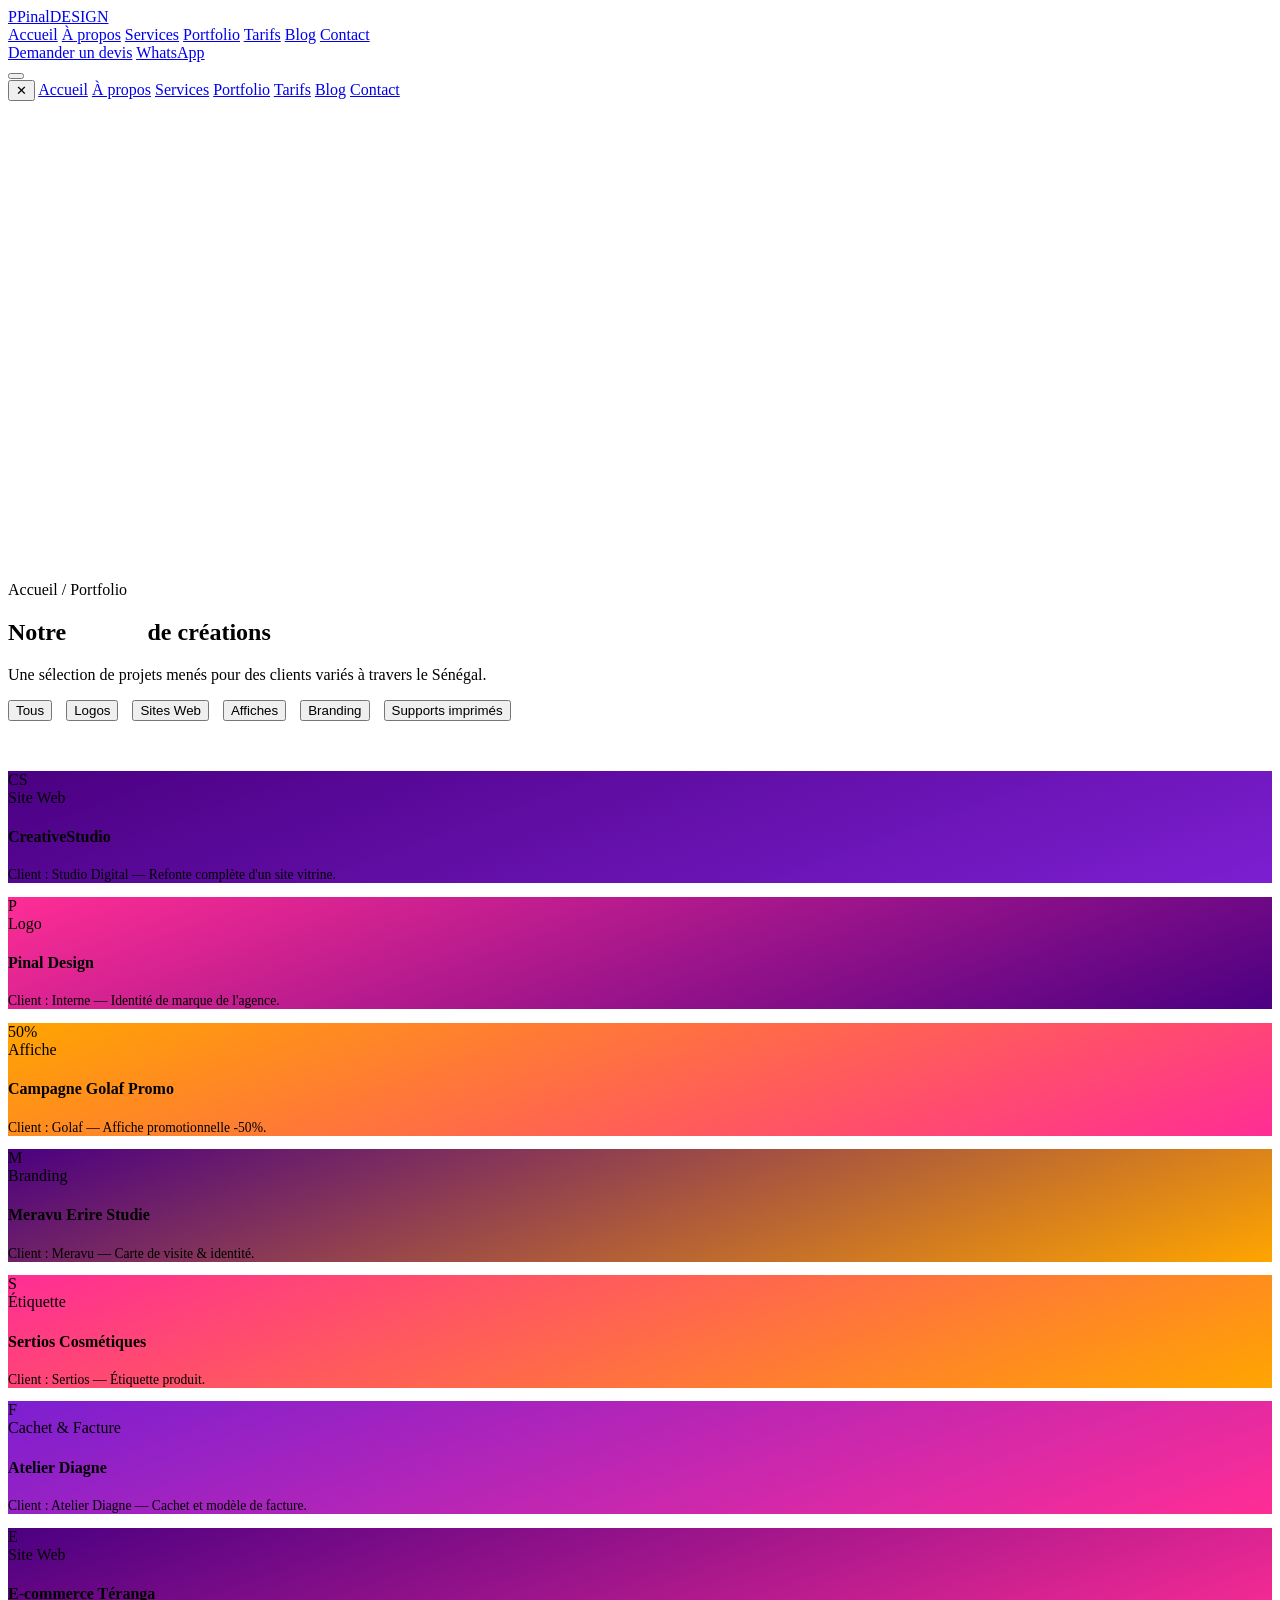
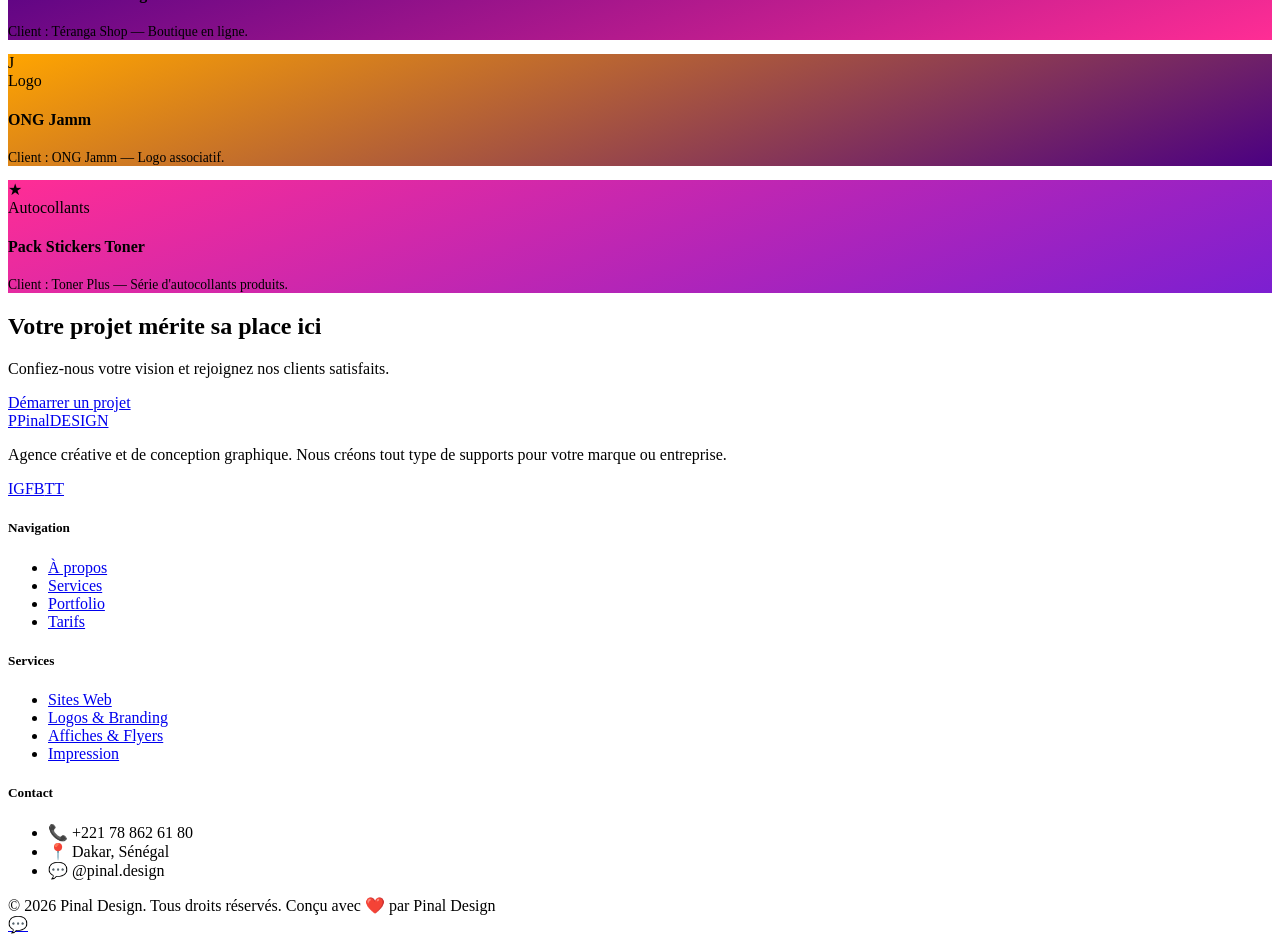
==== portfolio.html @ 00449201 "Create portfolio.html" ====
<!DOCTYPE html>
<html lang="fr">
<head>
<meta charset="UTF-8">
<meta name="viewport" content="width=device-width, initial-scale=1.0">
<title>Portfolio — Pinal Design</title>
<meta name="description" content="Découvrez les réalisations de Pinal Design : logos, sites web, affiches, branding et supports imprimés.">
<link rel="stylesheet" href="styles.css">
</head>
<body>

<header class="navbar">
  <div class="container nav-inner">
    <a href="index.html" class="brand"><span class="mark">P</span><span>Pinal<span class="sub">DESIGN</span></span></a>
    <nav class="nav-links">
      <a href="index.html">Accueil</a>
      <a href="about.html">À propos</a>
      <a href="services.html">Services</a>
      <a href="portfolio.html" class="active">Portfolio</a>
      <a href="pricing.html">Tarifs</a>
      <a href="blog.html">Blog</a>
      <a href="contact.html">Contact</a>
    </nav>
    <div class="nav-cta">
      <a href="contact.html" class="btn btn-outline">Demander un devis</a>
      <a href="https://wa.me/221788626180" class="btn btn-primary">WhatsApp</a>
    </div>
    <button class="nav-toggle" aria-label="Menu"><span></span><span></span><span></span></button>
  </div>
</header>

<div class="mobile-menu">
  <button class="close-btn">✕</button>
  <a href="index.html">Accueil</a>
  <a href="about.html">À propos</a>
  <a href="services.html">Services</a>
  <a href="portfolio.html">Portfolio</a>
  <a href="pricing.html">Tarifs</a>
  <a href="blog.html">Blog</a>
  <a href="contact.html">Contact</a>
</div>

<section class="page-header">
  <div class="blob" style="width:480px;height:480px;background:var(--orange);top:-160px;right:-140px;opacity:0.3;"></div>
  <div class="container">
    <div class="breadcrumb reveal in">Accueil <span>/</span> Portfolio</div>
    <h1 class="reveal in">Notre <span style="background:var(--grad-main);-webkit-background-clip:text;background-clip:text;color:transparent;">galerie</span> de créations</h1>
    <p class="lead reveal in" style="margin-top:14px;">Une sélection de projets menés pour des clients variés à travers le Sénégal.</p>
  </div>
</section>

<section style="padding-top:0;">
  <div class="container">
    <div class="reveal" style="display:flex; gap:14px; flex-wrap:wrap; margin-bottom:50px;">
      <button class="tag-pill active" data-filter="all">Tous</button>
      <button class="tag-pill" data-filter="logos">Logos</button>
      <button class="tag-pill" data-filter="web">Sites Web</button>
      <button class="tag-pill" data-filter="affiches">Affiches</button>
      <button class="tag-pill" data-filter="branding">Branding</button>
      <button class="tag-pill" data-filter="print">Supports imprimés</button>
    </div>

    <div class="work-grid" id="work-gallery">

      <div class="work-item reveal" data-cat="web" style="background:linear-gradient(160deg,#4B0082,#7c1fd1);">
        <div class="ph">CS</div>
        <div class="work-overlay"><span>Site Web</span><h4>CreativeStudio</h4><p style="color:var(--muted); font-size:0.85rem; margin-top:6px;">Client : Studio Digital — Refonte complète d'un site vitrine.</p></div>
      </div>

      <div class="work-item reveal" data-cat="logos" style="background:linear-gradient(160deg,#FF2D95,#4B0082);">
        <div class="ph">P</div>
        <div class="work-overlay"><span>Logo</span><h4>Pinal Design</h4><p style="color:var(--muted); font-size:0.85rem; margin-top:6px;">Client : Interne — Identité de marque de l'agence.</p></div>
      </div>

      <div class="work-item reveal" data-cat="affiches" style="background:linear-gradient(160deg,#FFA500,#FF2D95);">
        <div class="ph">50%</div>
        <div class="work-overlay"><span>Affiche</span><h4>Campagne Golaf Promo</h4><p style="color:var(--muted); font-size:0.85rem; margin-top:6px;">Client : Golaf — Affiche promotionnelle -50%.</p></div>
      </div>

      <div class="work-item reveal" data-cat="branding" style="background:linear-gradient(160deg,#4B0082,#FFA500);">
        <div class="ph">M</div>
        <div class="work-overlay"><span>Branding</span><h4>Meravu Erire Studie</h4><p style="color:var(--muted); font-size:0.85rem; margin-top:6px;">Client : Meravu — Carte de visite & identité.</p></div>
      </div>

      <div class="work-item reveal" data-cat="print" style="background:linear-gradient(160deg,#FF2D95,#FFA500);">
        <div class="ph">S</div>
        <div class="work-overlay"><span>Étiquette</span><h4>Sertios Cosmétiques</h4><p style="color:var(--muted); font-size:0.85rem; margin-top:6px;">Client : Sertios — Étiquette produit.</p></div>
      </div>

      <div class="work-item reveal" data-cat="print" style="background:linear-gradient(160deg,#7c1fd1,#FF2D95);">
        <div class="ph">F</div>
        <div class="work-overlay"><span>Cachet & Facture</span><h4>Atelier Diagne</h4><p style="color:var(--muted); font-size:0.85rem; margin-top:6px;">Client : Atelier Diagne — Cachet et modèle de facture.</p></div>
      </div>

      <div class="work-item reveal" data-cat="web" style="background:linear-gradient(160deg,#4B0082,#FF2D95);">
        <div class="ph">E</div>
        <div class="work-overlay"><span>Site Web</span><h4>E-commerce Téranga</h4><p style="color:var(--muted); font-size:0.85rem; margin-top:6px;">Client : Téranga Shop — Boutique en ligne.</p></div>
      </div>

      <div class="work-item reveal" data-cat="logos" style="background:linear-gradient(160deg,#FFA500,#4B0082);">
        <div class="ph">J</div>
        <div class="work-overlay"><span>Logo</span><h4>ONG Jamm</h4><p style="color:var(--muted); font-size:0.85rem; margin-top:6px;">Client : ONG Jamm — Logo associatif.</p></div>
      </div>

      <div class="work-item reveal" data-cat="print" style="background:linear-gradient(160deg,#FF2D95,#7c1fd1);">
        <div class="ph">★</div>
        <div class="work-overlay"><span>Autocollants</span><h4>Pack Stickers Toner</h4><p style="color:var(--muted); font-size:0.85rem; margin-top:6px;">Client : Toner Plus — Série d'autocollants produits.</p></div>
      </div>

    </div>
  </div>
</section>

<section>
  <div class="container">
    <div class="cta-band reveal">
      <h2>Votre projet mérite sa place ici</h2>
      <p>Confiez-nous votre vision et rejoignez nos clients satisfaits.</p>
      <div class="hero-actions" style="justify-content:center;">
        <a href="contact.html" class="btn btn-primary">Démarrer un projet</a>
      </div>
    </div>
  </div>
</section>

<footer>
  <div class="container">
    <div class="footer-grid">
      <div>
        <a href="index.html" class="brand"><span class="mark">P</span><span>Pinal<span class="sub">DESIGN</span></span></a>
        <p>Agence créative et de conception graphique. Nous créons tout type de supports pour votre marque ou entreprise.</p>
        <div class="social-row"><a href="#">IG</a><a href="#">FB</a><a href="#">TT</a></div>
      </div>
      <div><h5>Navigation</h5><ul><li><a href="about.html">À propos</a></li><li><a href="services.html">Services</a></li><li><a href="portfolio.html">Portfolio</a></li><li><a href="pricing.html">Tarifs</a></li></ul></div>
      <div><h5>Services</h5><ul><li><a href="services.html">Sites Web</a></li><li><a href="services.html">Logos & Branding</a></li><li><a href="services.html">Affiches & Flyers</a></li><li><a href="services.html">Impression</a></li></ul></div>
      <div><h5>Contact</h5><ul><li>📞 +221 78 862 61 80</li><li>📍 Dakar, Sénégal</li><li>💬 @pinal.design</li></ul></div>
    </div>
    <div class="footer-bottom">
      <span>© 2026 Pinal Design. Tous droits réservés.</span>
      <span>Conçu avec ❤️ par Pinal Design</span>
    </div>
  </div>
</footer>

<a href="https://wa.me/221788626180" class="wa-float" aria-label="WhatsApp">💬</a>
<script src="script.js"></script>
</body>
</html>
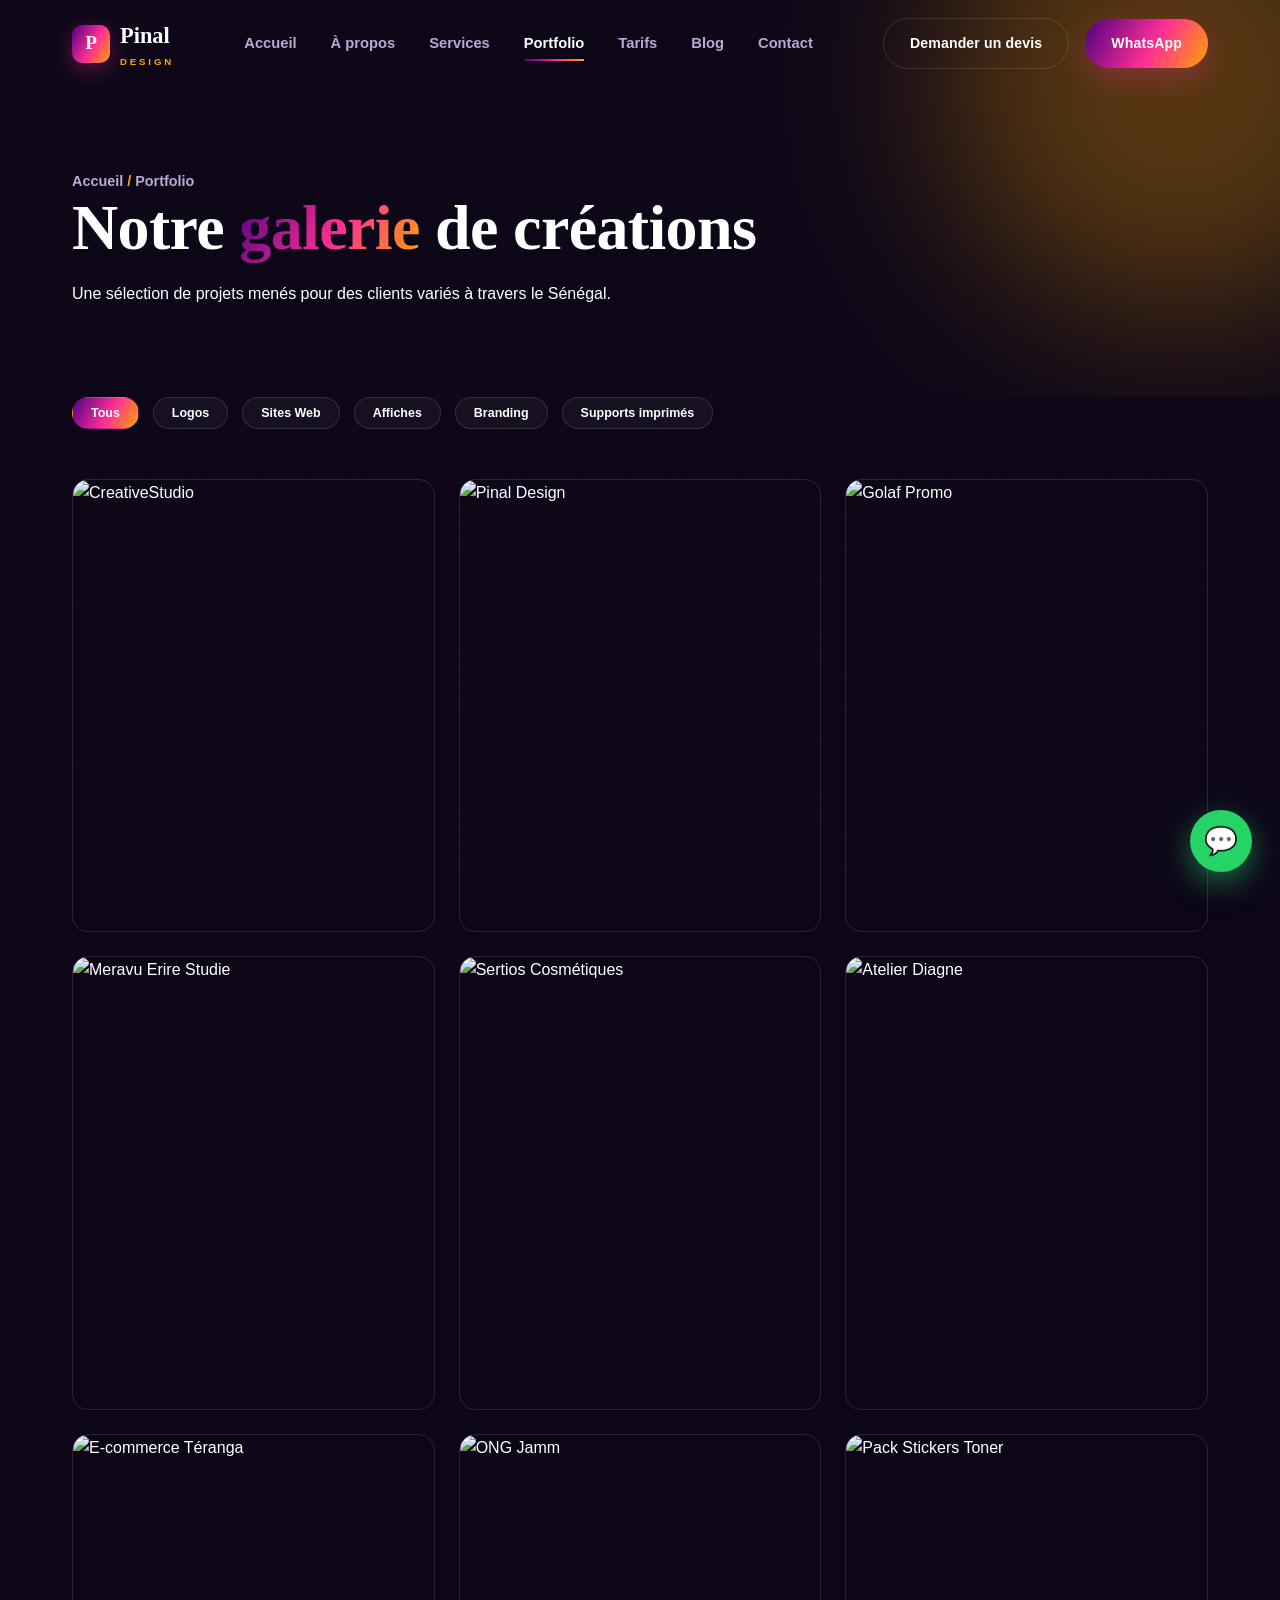
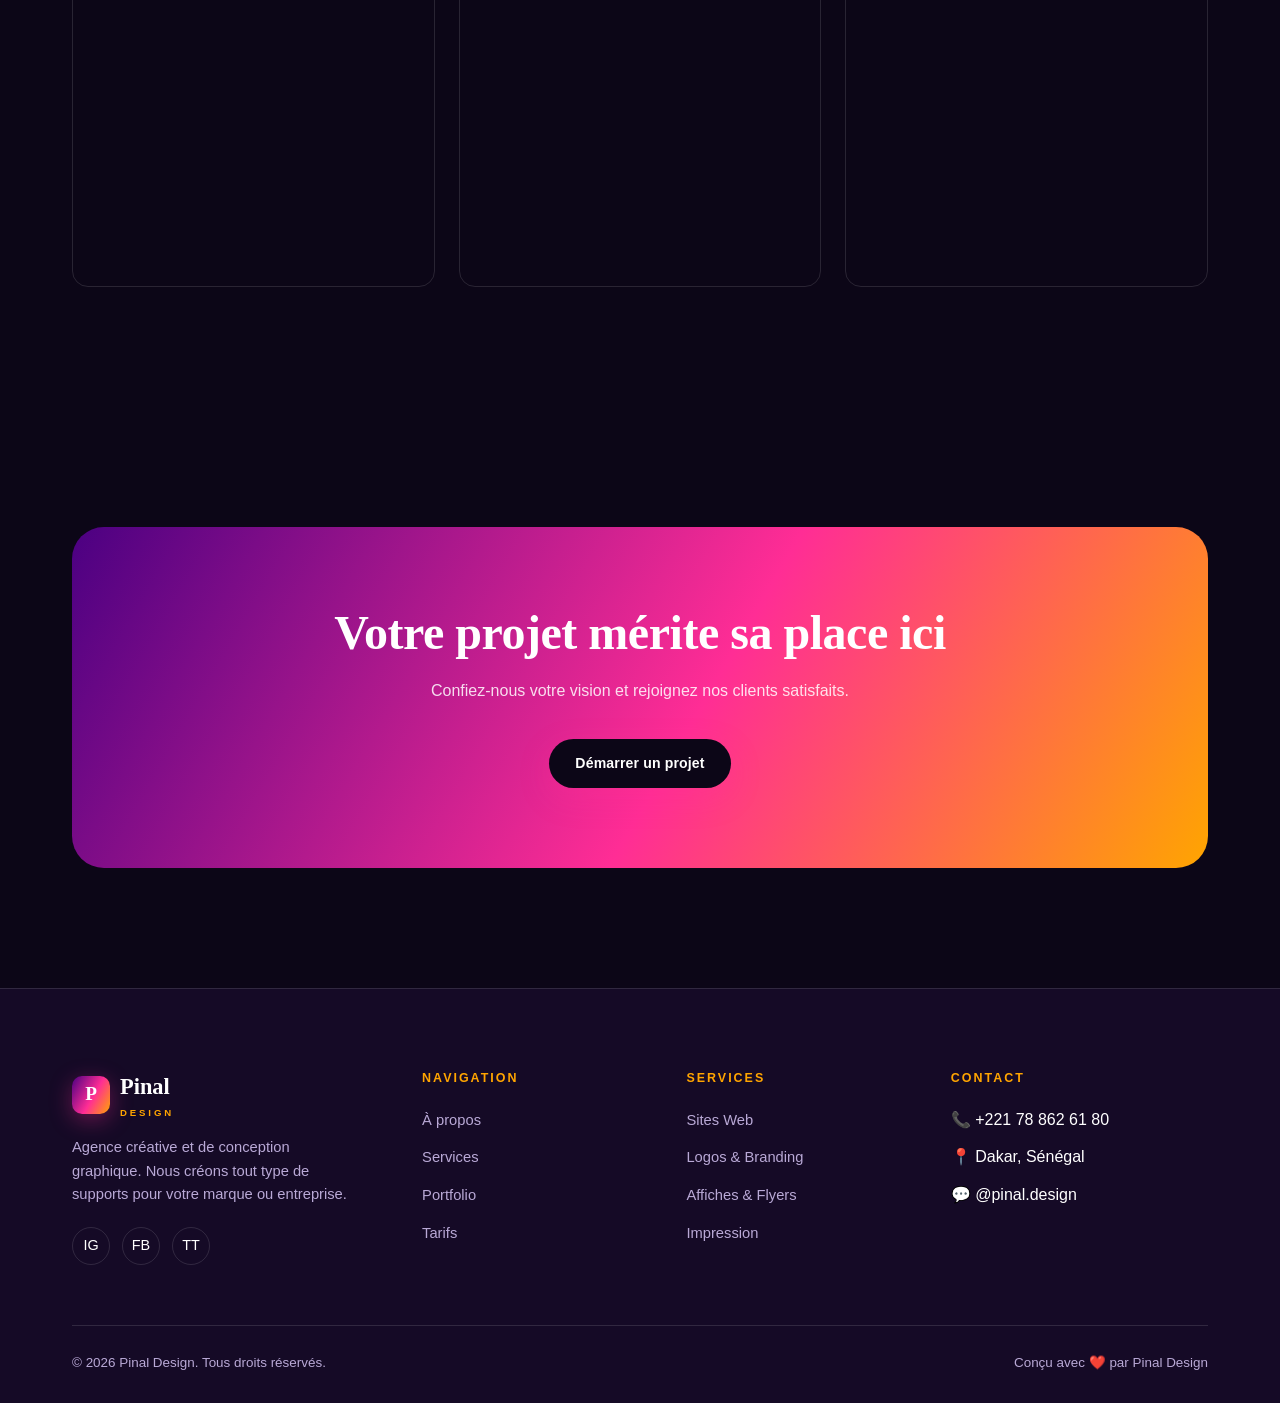
==== commit 69be481f: "Update portfolio.html" ====
--- a/portfolio.html
+++ b/portfolio.html
@@ -6,6 +6,37 @@
 <title>Portfolio — Pinal Design</title>
 <meta name="description" content="Découvrez les réalisations de Pinal Design : logos, sites web, affiches, branding et supports imprimés.">
 <link rel="stylesheet" href="styles.css">
+  <style>
+    .work-item{
+    position: relative;
+    overflow: hidden;
+    border-radius: 16px;
+}
+
+.work-image{
+    width: 100%;
+    height: 100%;
+    object-fit: cover;
+    display: block;
+}
+
+.work-overlay{
+    position: absolute;
+    inset: 0;
+    background: rgba(0,0,0,0.75);
+    color: #fff;
+    display: flex;
+    flex-direction: column;
+    justify-content: flex-end;
+    padding: 20px;
+    opacity: 0;
+    transition: 0.3s;
+}
+
+.work-item:hover .work-overlay{
+    opacity: 1;
+}
+  </style>
 </head>
 <body>
 
@@ -60,55 +91,108 @@
       <button class="tag-pill" data-filter="print">Supports imprimés</button>
     </div>
 
-    <div class="work-grid" id="work-gallery">
-
-      <div class="work-item reveal" data-cat="web" style="background:linear-gradient(160deg,#4B0082,#7c1fd1);">
-        <div class="ph">CS</div>
-        <div class="work-overlay"><span>Site Web</span><h4>CreativeStudio</h4><p style="color:var(--muted); font-size:0.85rem; margin-top:6px;">Client : Studio Digital — Refonte complète d'un site vitrine.</p></div>
-      </div>
-
-      <div class="work-item reveal" data-cat="logos" style="background:linear-gradient(160deg,#FF2D95,#4B0082);">
-        <div class="ph">P</div>
-        <div class="work-overlay"><span>Logo</span><h4>Pinal Design</h4><p style="color:var(--muted); font-size:0.85rem; margin-top:6px;">Client : Interne — Identité de marque de l'agence.</p></div>
-      </div>
-
-      <div class="work-item reveal" data-cat="affiches" style="background:linear-gradient(160deg,#FFA500,#FF2D95);">
-        <div class="ph">50%</div>
-        <div class="work-overlay"><span>Affiche</span><h4>Campagne Golaf Promo</h4><p style="color:var(--muted); font-size:0.85rem; margin-top:6px;">Client : Golaf — Affiche promotionnelle -50%.</p></div>
-      </div>
-
-      <div class="work-item reveal" data-cat="branding" style="background:linear-gradient(160deg,#4B0082,#FFA500);">
-        <div class="ph">M</div>
-        <div class="work-overlay"><span>Branding</span><h4>Meravu Erire Studie</h4><p style="color:var(--muted); font-size:0.85rem; margin-top:6px;">Client : Meravu — Carte de visite & identité.</p></div>
-      </div>
-
-      <div class="work-item reveal" data-cat="print" style="background:linear-gradient(160deg,#FF2D95,#FFA500);">
-        <div class="ph">S</div>
-        <div class="work-overlay"><span>Étiquette</span><h4>Sertios Cosmétiques</h4><p style="color:var(--muted); font-size:0.85rem; margin-top:6px;">Client : Sertios — Étiquette produit.</p></div>
-      </div>
-
-      <div class="work-item reveal" data-cat="print" style="background:linear-gradient(160deg,#7c1fd1,#FF2D95);">
-        <div class="ph">F</div>
-        <div class="work-overlay"><span>Cachet & Facture</span><h4>Atelier Diagne</h4><p style="color:var(--muted); font-size:0.85rem; margin-top:6px;">Client : Atelier Diagne — Cachet et modèle de facture.</p></div>
-      </div>
-
-      <div class="work-item reveal" data-cat="web" style="background:linear-gradient(160deg,#4B0082,#FF2D95);">
-        <div class="ph">E</div>
-        <div class="work-overlay"><span>Site Web</span><h4>E-commerce Téranga</h4><p style="color:var(--muted); font-size:0.85rem; margin-top:6px;">Client : Téranga Shop — Boutique en ligne.</p></div>
-      </div>
-
-      <div class="work-item reveal" data-cat="logos" style="background:linear-gradient(160deg,#FFA500,#4B0082);">
-        <div class="ph">J</div>
-        <div class="work-overlay"><span>Logo</span><h4>ONG Jamm</h4><p style="color:var(--muted); font-size:0.85rem; margin-top:6px;">Client : ONG Jamm — Logo associatif.</p></div>
-      </div>
-
-      <div class="work-item reveal" data-cat="print" style="background:linear-gradient(160deg,#FF2D95,#7c1fd1);">
-        <div class="ph">★</div>
-        <div class="work-overlay"><span>Autocollants</span><h4>Pack Stickers Toner</h4><p style="color:var(--muted); font-size:0.85rem; margin-top:6px;">Client : Toner Plus — Série d'autocollants produits.</p></div>
-      </div>
-
-    </div>
-  </div>
+ <div class="work-grid" id="work-gallery">
+
+  <div class="work-item reveal" data-cat="web">
+    <img src="images/creativestudio.jpg" alt="CreativeStudio" class="work-image">
+    <div class="work-overlay">
+      <span>Site Web</span>
+      <h4>CreativeStudio</h4>
+      <p style="color:var(--muted); font-size:0.85rem; margin-top:6px;">
+        Client : Studio Digital — Refonte complète d'un site vitrine.
+      </p>
+    </div>
+  </div>
+
+  <div class="work-item reveal" data-cat="logos">
+    <img src="images/pinal-design.jpg" alt="Pinal Design" class="work-image">
+    <div class="work-overlay">
+      <span>Logo</span>
+      <h4>Pinal Design</h4>
+      <p style="color:var(--muted); font-size:0.85rem; margin-top:6px;">
+        Client : Interne — Identité de marque de l'agence.
+      </p>
+    </div>
+  </div>
+
+  <div class="work-item reveal" data-cat="affiches">
+    <img src="images/golaf-promo.jpg" alt="Golaf Promo" class="work-image">
+    <div class="work-overlay">
+      <span>Affiche</span>
+      <h4>Campagne Golaf Promo</h4>
+      <p style="color:var(--muted); font-size:0.85rem; margin-top:6px;">
+        Client : Golaf — Affiche promotionnelle -50%.
+      </p>
+    </div>
+  </div>
+
+  <div class="work-item reveal" data-cat="branding">
+    <img src="images/meravu-branding.jpg" alt="Meravu Erire Studie" class="work-image">
+    <div class="work-overlay">
+      <span>Branding</span>
+      <h4>Meravu Erire Studie</h4>
+      <p style="color:var(--muted); font-size:0.85rem; margin-top:6px;">
+        Client : Meravu — Carte de visite & identité.
+      </p>
+    </div>
+  </div>
+
+  <div class="work-item reveal" data-cat="print">
+    <img src="images/sertios.jpg" alt="Sertios Cosmétiques" class="work-image">
+    <div class="work-overlay">
+      <span>Étiquette</span>
+      <h4>Sertios Cosmétiques</h4>
+      <p style="color:var(--muted); font-size:0.85rem; margin-top:6px;">
+        Client : Sertios — Étiquette produit.
+      </p>
+    </div>
+  </div>
+
+  <div class="work-item reveal" data-cat="print">
+    <img src="images/atelier-diagne.jpg" alt="Atelier Diagne" class="work-image">
+    <div class="work-overlay">
+      <span>Cachet & Facture</span>
+      <h4>Atelier Diagne</h4>
+      <p style="color:var(--muted); font-size:0.85rem; margin-top:6px;">
+        Client : Atelier Diagne — Cachet et modèle de facture.
+      </p>
+    </div>
+  </div>
+
+  <div class="work-item reveal" data-cat="web">
+    <img src="images/teranga-shop.jpg" alt="E-commerce Téranga" class="work-image">
+    <div class="work-overlay">
+      <span>Site Web</span>
+      <h4>E-commerce Téranga</h4>
+      <p style="color:var(--muted); font-size:0.85rem; margin-top:6px;">
+        Client : Téranga Shop — Boutique en ligne.
+      </p>
+    </div>
+  </div>
+
+  <div class="work-item reveal" data-cat="logos">
+    <img src="images/ong-jamm.jpg" alt="ONG Jamm" class="work-image">
+    <div class="work-overlay">
+      <span>Logo</span>
+      <h4>ONG Jamm</h4>
+      <p style="color:var(--muted); font-size:0.85rem; margin-top:6px;">
+        Client : ONG Jamm — Logo associatif.
+      </p>
+    </div>
+  </div>
+
+  <div class="work-item reveal" data-cat="print">
+    <img src="images/stickers-toner.jpg" alt="Pack Stickers Toner" class="work-image">
+    <div class="work-overlay">
+      <span>Autocollants</span>
+      <h4>Pack Stickers Toner</h4>
+      <p style="color:var(--muted); font-size:0.85rem; margin-top:6px;">
+        Client : Toner Plus — Série d'autocollants produits.
+      </p>
+    </div>
+  </div>
+
+</div>
 </section>
 
 <section>
--- a/styles.css
+++ b/styles.css
@@ -0,0 +1,580 @@
+/* ============================================
+   PINAL DESIGN — Shared Stylesheet
+   Maximalist creative-agency, dark luxury theme
+   ============================================ */
+
+@import url('https://fonts.googleapis.com/css2?family=Fraunces:ital,opsz,wght@0,9..144,300;0,9..144,500;0,9..144,600;0,9..144,700;0,9..144,900;1,9..144,500&family=Manrope:wght@400;500;600;700;800&display=swap');
+
+:root{
+  --violet: #4B0082;
+  --violet-deep: #2c0050;
+  --violet-bright: #7c1fd1;
+  --pink: #FF2D95;
+  --orange: #FFA500;
+  --white: #FFFFFF;
+  --ink: #0c0617;
+  --ink-soft: #150a26;
+  --paper: #f8f3ee;
+  --muted: #b9a9d6;
+  --line: rgba(255,255,255,0.12);
+
+  --grad-main: linear-gradient(120deg, var(--violet) 0%, var(--pink) 55%, var(--orange) 100%);
+  --grad-soft: linear-gradient(135deg, rgba(75,0,130,0.5), rgba(255,45,149,0.35));
+
+  --font-display: 'Fraunces', serif;
+  --font-body: 'Manrope', sans-serif;
+
+  --container: 1200px;
+  --radius: 18px;
+}
+
+*,*::before,*::after{ box-sizing:border-box; margin:0; padding:0; }
+
+html{ scroll-behavior:smooth; }
+
+body{
+  background: var(--ink);
+  color: var(--white);
+  font-family: var(--font-body);
+  font-weight:400;
+  line-height:1.6;
+  overflow-x:hidden;
+  position:relative;
+}
+
+/* grain texture overlay */
+body::before{
+  content:"";
+  position:fixed;
+  inset:0;
+  pointer-events:none;
+  z-index:2;
+  opacity:0.045;
+  background-image:url("data:image/svg+xml,%3Csvg xmlns='http://www.w3.org/2000/svg' width='160' height='160'%3E%3Cfilter id='n'%3E%3CfeTurbulence type='fractalNoise' baseFrequency='0.9' numOctaves='2' stitchTiles='stitch'/%3E%3C/filter%3E%3Crect width='100%25' height='100%25' filter='url(%23n)'/%3E%3C/svg%3E");
+  mix-blend-mode:overlay;
+}
+
+img{ max-width:100%; display:block; }
+a{ color:inherit; text-decoration:none; }
+ul{ list-style:none; }
+button{ font-family:inherit; cursor:pointer; border:none; background:none; color:inherit; }
+
+.container{
+  max-width: var(--container);
+  margin:0 auto;
+  padding: 0 32px;
+}
+
+h1,h2,h3,h4{
+  font-family: var(--font-display);
+  font-weight:600;
+  letter-spacing:-0.01em;
+  line-height:1.1;
+}
+
+.eyebrow{
+  display:inline-flex;
+  align-items:center;
+  gap:10px;
+  font-size:0.78rem;
+  letter-spacing:0.22em;
+  text-transform:uppercase;
+  color: var(--orange);
+  font-weight:700;
+  margin-bottom:18px;
+}
+.eyebrow::before{
+  content:"";
+  width:28px; height:1.5px;
+  background: var(--orange);
+}
+
+/* ============ BACKDROP BLOBS ============ */
+.blob{
+  position:absolute;
+  border-radius:50%;
+  filter: blur(90px);
+  opacity:0.55;
+  pointer-events:none;
+  z-index:0;
+}
+
+/* ============ NAVBAR ============ */
+.navbar{
+  position:fixed;
+  top:0; left:0; right:0;
+  z-index:100;
+  padding:18px 0;
+  transition: all .35s ease;
+  background: rgba(12,6,23,0.0);
+  border-bottom: 1px solid transparent;
+}
+.navbar.scrolled{
+  background: rgba(12,6,23,0.82);
+  backdrop-filter: blur(16px) saturate(140%);
+  border-bottom: 1px solid var(--line);
+  padding:12px 0;
+}
+.nav-inner{
+  display:flex;
+  align-items:center;
+  justify-content:space-between;
+  gap:24px;
+}
+.brand{
+  display:flex;
+  align-items:center;
+  gap:10px;
+  font-family: var(--font-display);
+  font-weight:700;
+  font-size:1.4rem;
+}
+.brand .mark{
+  width:38px; height:38px;
+  border-radius:10px;
+  background: var(--grad-main);
+  display:flex; align-items:center; justify-content:center;
+  font-family: var(--font-display);
+  font-weight:900;
+  font-size:1.2rem;
+  box-shadow: 0 6px 22px rgba(255,45,149,0.35);
+}
+.brand .sub{
+  font-family: var(--font-body);
+  font-size:0.6rem;
+  letter-spacing:0.3em;
+  color: var(--orange);
+  display:block;
+  font-weight:700;
+}
+
+.nav-links{
+  display:flex;
+  align-items:center;
+  gap:34px;
+  font-size:0.92rem;
+  font-weight:600;
+}
+.nav-links a{
+  position:relative;
+  padding:6px 0;
+  color: var(--muted);
+  transition: color .25s ease;
+}
+.nav-links a:hover, .nav-links a.active{ color: var(--white); }
+.nav-links a::after{
+  content:"";
+  position:absolute; left:0; bottom:0;
+  width:0; height:2px;
+  background: var(--grad-main);
+  transition: width .3s ease;
+}
+.nav-links a:hover::after, .nav-links a.active::after{ width:100%; }
+
+.nav-cta{
+  display:flex; align-items:center; gap:16px;
+}
+.btn{
+  display:inline-flex;
+  align-items:center;
+  justify-content:center;
+  gap:8px;
+  padding:13px 26px;
+  border-radius:50px;
+  font-weight:700;
+  font-size:0.88rem;
+  letter-spacing:0.01em;
+  transition: transform .25s ease, box-shadow .25s ease, background .25s ease;
+  white-space:nowrap;
+}
+.btn-primary{
+  background: var(--grad-main);
+  color: var(--white);
+  box-shadow: 0 10px 30px rgba(255,45,149,0.28);
+}
+.btn-primary:hover{ transform: translateY(-3px); box-shadow: 0 16px 36px rgba(255,45,149,0.42); }
+.btn-outline{
+  border:1.5px solid var(--line);
+  color: var(--white);
+}
+.btn-outline:hover{ border-color: var(--orange); background: rgba(255,165,0,0.08); }
+.btn-block{ width:100%; }
+
+.nav-toggle{
+  display:none;
+  flex-direction:column;
+  gap:5px;
+  width:30px;
+}
+.nav-toggle span{
+  height:2px; width:100%;
+  background: var(--white);
+  border-radius:2px;
+  transition: all .3s ease;
+}
+
+/* ============ MOBILE NAV ============ */
+.mobile-menu{
+  position:fixed;
+  inset:0;
+  background: var(--ink-soft);
+  z-index:99;
+  display:flex;
+  flex-direction:column;
+  align-items:center;
+  justify-content:center;
+  gap:30px;
+  transform: translateY(-100%);
+  transition: transform .4s cubic-bezier(.7,0,.3,1);
+}
+.mobile-menu.open{ transform: translateY(0); }
+.mobile-menu a{
+  font-family: var(--font-display);
+  font-size:2rem;
+  font-weight:600;
+}
+.mobile-menu .close-btn{
+  position:absolute; top:24px; right:32px;
+  font-size:2rem;
+}
+
+/* ============ HERO ============ */
+.hero{
+  position:relative;
+  min-height:100vh;
+  display:flex;
+  align-items:center;
+  padding: 160px 0 100px;
+  overflow:hidden;
+}
+.hero-grid{
+  display:grid;
+  grid-template-columns: 1.1fr 0.9fr;
+  gap:60px;
+  align-items:center;
+  position:relative;
+  z-index:1;
+}
+.hero h1{
+  font-size: clamp(2.8rem, 5.4vw, 5rem);
+  margin-bottom:26px;
+}
+.hero h1 .grad-text{
+  background: var(--grad-main);
+  -webkit-background-clip:text;
+  background-clip:text;
+  color:transparent;
+}
+.hero p.lead{
+  font-size:1.18rem;
+  color: var(--muted);
+  max-width:520px;
+  margin-bottom:38px;
+}
+.hero-actions{ display:flex; gap:18px; flex-wrap:wrap; }
+
+.hero-visual{
+  position:relative;
+  display:flex;
+  align-items:center;
+  justify-content:center;
+}
+.hero-card{
+  position:relative;
+  width:100%;
+  aspect-ratio: 4/5;
+  border-radius:28px;
+  background: var(--grad-soft);
+  border:1px solid var(--line);
+  overflow:hidden;
+  box-shadow: 0 40px 90px rgba(0,0,0,0.5);
+}
+.hero-card .shape{
+  position:absolute;
+  border-radius:50%;
+}
+.float-chip{
+  position:absolute;
+  background: rgba(12,6,23,0.75);
+  backdrop-filter: blur(10px);
+  border:1px solid var(--line);
+  border-radius:14px;
+  padding:14px 18px;
+  font-size:0.85rem;
+  font-weight:700;
+  display:flex;
+  align-items:center;
+  gap:10px;
+  animation: floaty 5s ease-in-out infinite;
+}
+@keyframes floaty{
+  0%,100%{ transform:translateY(0); }
+  50%{ transform:translateY(-14px); }
+}
+
+.stats-bar{
+  display:grid;
+  grid-template-columns:repeat(4,1fr);
+  gap:24px;
+  margin-top:80px;
+  padding-top:50px;
+  border-top:1px solid var(--line);
+  position:relative; z-index:1;
+}
+.stat h3{
+  font-size:2.6rem;
+  background: var(--grad-main);
+  -webkit-background-clip:text; background-clip:text; color:transparent;
+  margin-bottom:6px;
+}
+.stat p{ color:var(--muted); font-size:0.88rem; font-weight:600; }
+
+/* ============ SECTION GENERIC ============ */
+section{ position:relative; padding:120px 0; }
+.section-head{
+  max-width:680px;
+  margin-bottom:64px;
+}
+.section-head.center{ margin-left:auto; margin-right:auto; text-align:center; }
+.section-head h2{ font-size: clamp(2rem,3.6vw,3rem); margin-bottom:18px; }
+.section-head p{ color:var(--muted); font-size:1.06rem; }
+
+/* ============ CARDS ============ */
+.card{
+  background: linear-gradient(180deg, rgba(255,255,255,0.045), rgba(255,255,255,0.015));
+  border:1px solid var(--line);
+  border-radius: var(--radius);
+  padding:34px;
+  transition: transform .35s ease, border-color .35s ease, background .35s ease;
+  position:relative;
+  overflow:hidden;
+}
+.card:hover{
+  transform: translateY(-8px);
+  border-color: rgba(255,165,0,0.4);
+}
+.card-icon{
+  width:54px; height:54px;
+  border-radius:14px;
+  display:flex; align-items:center; justify-content:center;
+  font-size:1.5rem;
+  margin-bottom:22px;
+  background: var(--grad-main);
+}
+.card h3{ font-size:1.3rem; margin-bottom:12px; }
+.card p{ color:var(--muted); font-size:0.95rem; }
+
+.services-grid{
+  display:grid;
+  grid-template-columns:repeat(3,1fr);
+  gap:26px;
+}
+
+/* ============ PORTFOLIO PREVIEW ============ */
+.work-grid{
+  display:grid;
+  grid-template-columns:repeat(3,1fr);
+  gap:24px;
+}
+.work-item{
+  position:relative;
+  border-radius:var(--radius);
+  overflow:hidden;
+  aspect-ratio:4/5;
+  border:1px solid var(--line);
+}
+.work-item .ph{
+  position:absolute; inset:0;
+  display:flex; align-items:center; justify-content:center;
+  font-family:var(--font-display);
+  font-size:3rem; font-weight:700;
+  color:rgba(255,255,255,0.18);
+}
+.work-overlay{
+  position:absolute; inset:0;
+  background: linear-gradient(0deg, rgba(12,6,23,0.94) 0%, rgba(12,6,23,0.1) 60%);
+  display:flex; flex-direction:column; justify-content:flex-end;
+  padding:26px;
+  opacity:1;
+  transform:translateY(0);
+  transition: transform .4s ease;
+}
+.work-item:hover .work-overlay{ transform:translateY(0); }
+.work-overlay span{
+  font-size:0.72rem; letter-spacing:0.18em; text-transform:uppercase;
+  color: var(--orange); font-weight:700; margin-bottom:8px;
+}
+.work-overlay h4{ font-family:var(--font-display); font-size:1.25rem; }
+
+/* ============ TESTIMONIALS ============ */
+.testi-grid{
+  display:grid;
+  grid-template-columns:repeat(3,1fr);
+  gap:26px;
+}
+.testi-card{
+  background: rgba(255,255,255,0.04);
+  border:1px solid var(--line);
+  border-radius:var(--radius);
+  padding:32px;
+}
+.testi-stars{ color:var(--orange); margin-bottom:16px; letter-spacing:3px; }
+.testi-card p{ color:var(--muted); font-style:italic; margin-bottom:22px; font-family:var(--font-display); font-size:1.05rem; line-height:1.55;}
+.testi-person{ display:flex; align-items:center; gap:12px; }
+.testi-avatar{
+  width:44px; height:44px; border-radius:50%;
+  background: var(--grad-main);
+  display:flex; align-items:center; justify-content:center;
+  font-weight:700;
+}
+.testi-person h5{ font-size:0.92rem; }
+.testi-person span{ font-size:0.78rem; color:var(--muted); }
+
+/* ============ CTA BAND ============ */
+.cta-band{
+  border-radius:32px;
+  background: var(--grad-main);
+  padding:80px 60px;
+  text-align:center;
+  position:relative;
+  overflow:hidden;
+}
+.cta-band h2{ font-size:clamp(2rem,4vw,3rem); margin-bottom:18px; color:var(--white); }
+.cta-band p{ color:rgba(255,255,255,0.85); margin-bottom:36px; max-width:560px; margin-inline:auto; }
+.cta-band .btn-primary{ background: var(--ink); }
+.cta-band .btn-outline{ border-color: rgba(255,255,255,0.5); }
+
+/* ============ FOOTER ============ */
+footer{
+  background: var(--ink-soft);
+  border-top:1px solid var(--line);
+  padding:80px 0 30px;
+  position:relative;
+  z-index:1;
+}
+.footer-grid{
+  display:grid;
+  grid-template-columns: 1.4fr 1fr 1fr 1.2fr;
+  gap:50px;
+  margin-bottom:60px;
+}
+.footer-grid p{ color:var(--muted); font-size:0.92rem; margin-top:16px; max-width:280px; }
+.footer-grid h5{
+  font-size:0.78rem; letter-spacing:0.16em; text-transform:uppercase;
+  color: var(--orange); margin-bottom:18px; font-weight:700;
+}
+.footer-grid ul li{ margin-bottom:12px; }
+.footer-grid ul a{ color:var(--muted); font-size:0.92rem; transition:color .2s; }
+.footer-grid ul a:hover{ color:var(--white); }
+.social-row{ display:flex; gap:12px; margin-top:20px; }
+.social-row a{
+  width:38px; height:38px; border-radius:50%;
+  border:1px solid var(--line);
+  display:flex; align-items:center; justify-content:center;
+  font-size:0.9rem;
+  transition: all .25s;
+}
+.social-row a:hover{ background: var(--grad-main); border-color:transparent; }
+.footer-bottom{
+  border-top:1px solid var(--line);
+  padding-top:26px;
+  display:flex;
+  justify-content:space-between;
+  align-items:center;
+  font-size:0.84rem;
+  color:var(--muted);
+  flex-wrap:wrap;
+  gap:12px;
+}
+
+/* ============ WHATSAPP FLOAT ============ */
+.wa-float{
+  position:fixed;
+  bottom:28px; right:28px;
+  z-index:200;
+  width:62px; height:62px;
+  border-radius:50%;
+  background:#25D366;
+  display:flex; align-items:center; justify-content:center;
+  font-size:1.7rem;
+  box-shadow:0 10px 30px rgba(37,211,102,0.5);
+  animation: pulse-wa 2.4s ease-in-out infinite;
+}
+@keyframes pulse-wa{
+  0%,100%{ box-shadow:0 10px 30px rgba(37,211,102,0.5); }
+  50%{ box-shadow:0 10px 30px rgba(37,211,102,0.85), 0 0 0 10px rgba(37,211,102,0.08); }
+}
+
+/* ============ PAGE HEADER (inner pages) ============ */
+.page-header{
+  position:relative;
+  padding:170px 0 90px;
+  overflow:hidden;
+}
+.page-header h1{ font-size:clamp(2.4rem,5vw,4rem); margin-bottom:18px; }
+.breadcrumb{ color:var(--muted); font-size:0.9rem; font-weight:600; }
+.breadcrumb span{ color:var(--orange); }
+
+/* ============ REVEAL ANIM ============ */
+.reveal{ opacity:0; transform: translateY(34px); transition: opacity .8s ease, transform .8s ease; }
+.reveal.in{ opacity:1; transform:translateY(0); }
+
+/* ============ FORM ============ */
+.form-grid{
+  display:grid;
+  grid-template-columns:1fr 1fr;
+  gap:20px;
+}
+.field{ display:flex; flex-direction:column; gap:8px; }
+.field.full{ grid-column: 1/-1; }
+.field label{ font-size:0.84rem; font-weight:700; color:var(--muted); }
+.field input, .field select, .field textarea{
+  background: rgba(255,255,255,0.04);
+  border:1px solid var(--line);
+  border-radius:12px;
+  padding:14px 16px;
+  color:var(--white);
+  font-family:inherit;
+  font-size:0.95rem;
+  transition: border-color .25s;
+}
+.field input:focus, .field select:focus, .field textarea:focus{
+  outline:none; border-color: var(--orange);
+}
+.field textarea{ resize:vertical; min-height:120px; }
+
+/* ============ MISC UTILS ============ */
+.grad-divider{ height:2px; background:var(--grad-main); border:none; border-radius:2px; }
+.tag-pill{
+  display:inline-block;
+  padding:8px 18px;
+  border-radius:50px;
+  font-size:0.78rem;
+  font-weight:700;
+  border:1px solid var(--line);
+  background: rgba(255,255,255,0.04);
+  transition: all .25s;
+}
+.tag-pill.active, .tag-pill:hover{
+  background: var(--grad-main);
+  border-color:transparent;
+}
+
+/* ============ RESPONSIVE ============ */
+@media (max-width: 980px){
+  .nav-links, .nav-cta .btn-outline{ display:none; }
+  .nav-toggle{ display:flex; }
+  .hero-grid{ grid-template-columns:1fr; }
+  .hero-visual{ order:-1; max-width:340px; margin:0 auto; }
+  .stats-bar{ grid-template-columns:repeat(2,1fr); }
+  .services-grid, .work-grid, .testi-grid{ grid-template-columns:repeat(2,1fr); }
+  .footer-grid{ grid-template-columns:1fr 1fr; }
+  .form-grid{ grid-template-columns:1fr; }
+}
+@media (max-width: 620px){
+  .container{ padding:0 20px; }
+  .services-grid, .work-grid, .testi-grid{ grid-template-columns:1fr; }
+  .footer-grid{ grid-template-columns:1fr; }
+  .stats-bar{ grid-template-columns:repeat(2,1fr); gap:30px 16px; }
+  .cta-band{ padding:50px 26px; }
+}
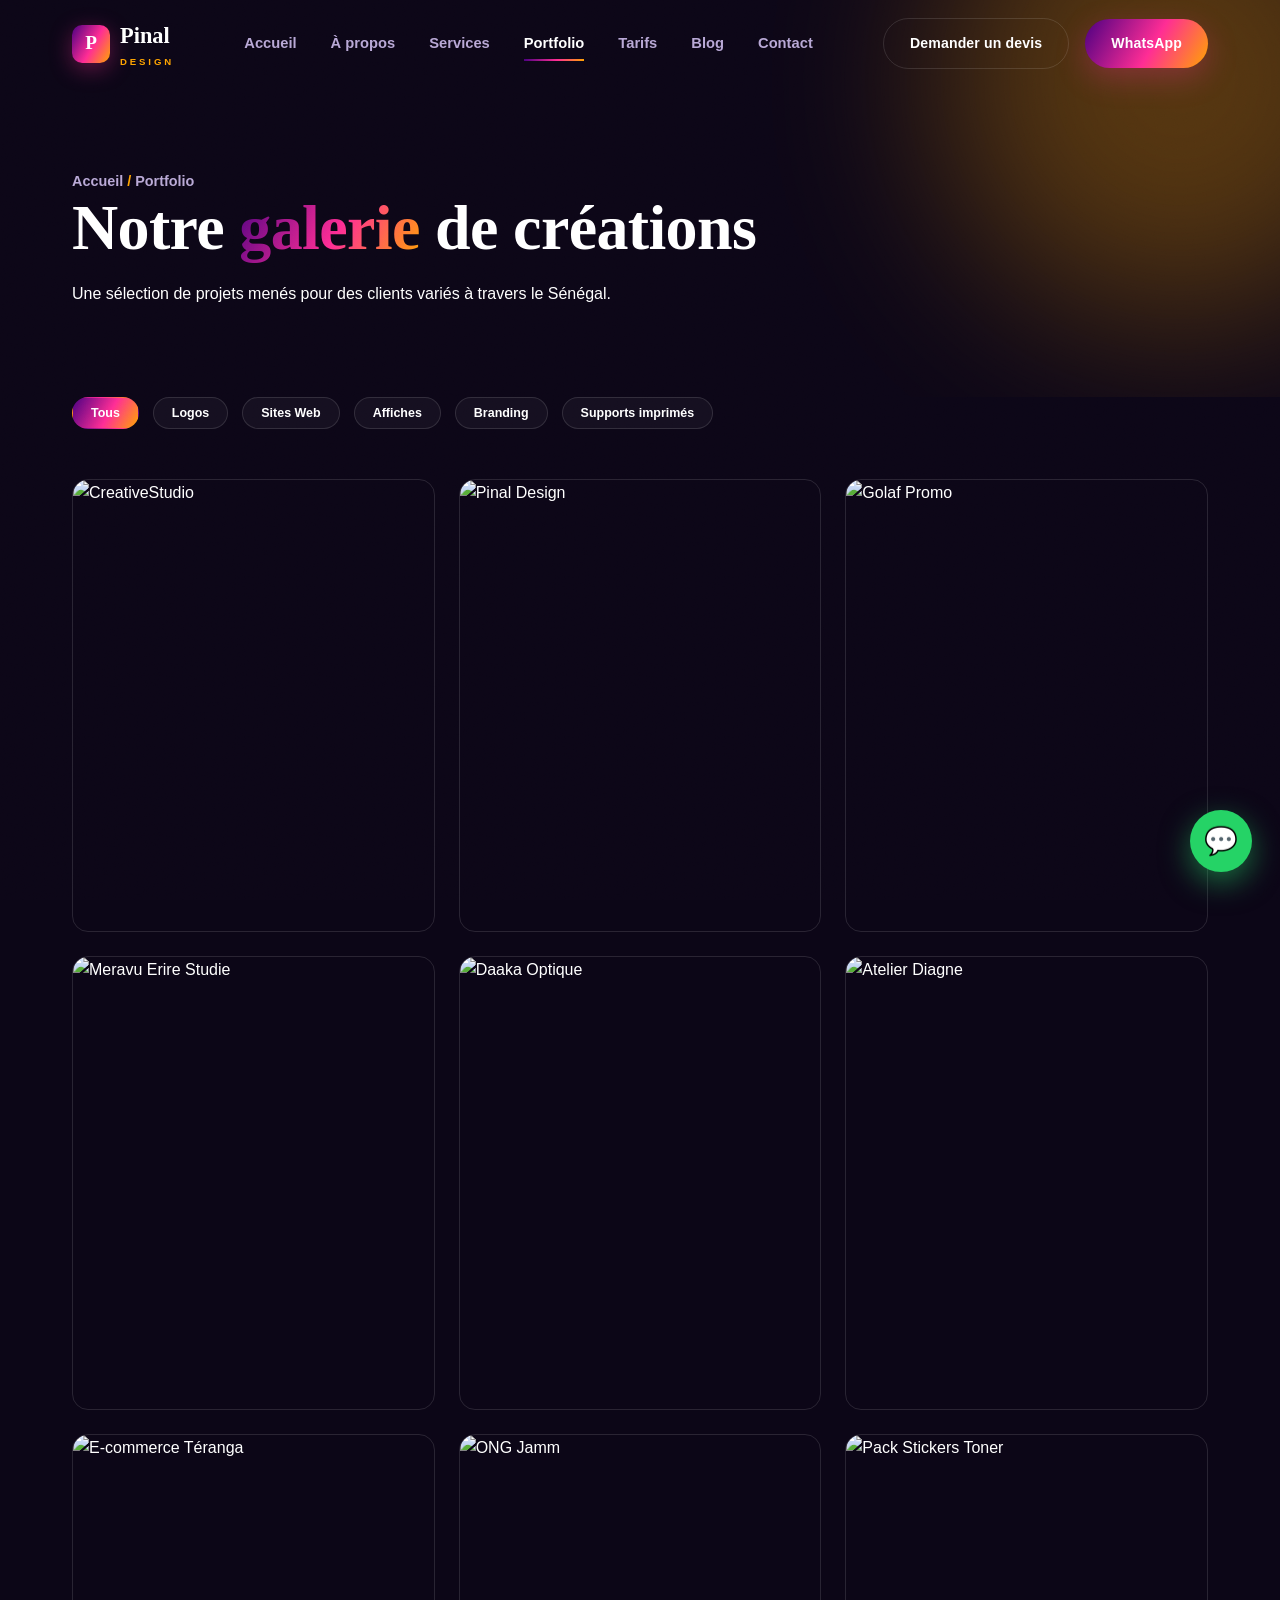
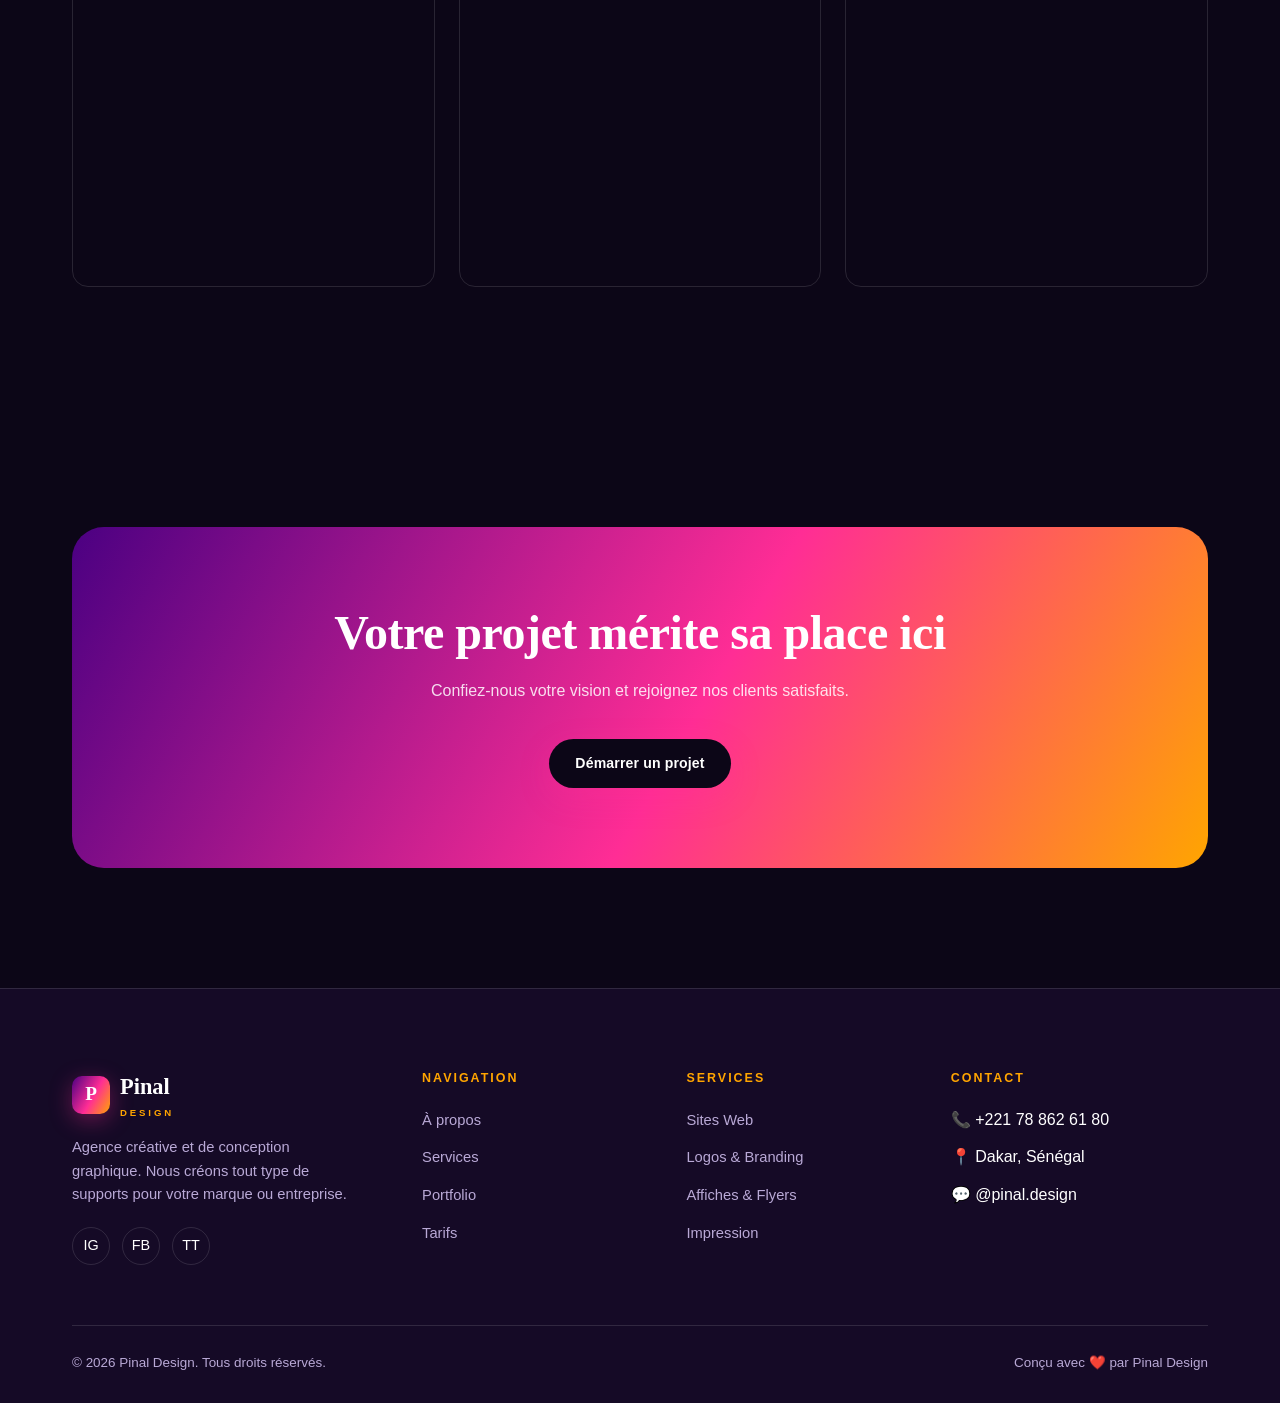
==== commit 117d4b83: "Update portfolio.html" ====
--- a/portfolio.html
+++ b/portfolio.html
@@ -138,10 +138,10 @@
   </div>
 
   <div class="work-item reveal" data-cat="print">
-    <img src="images/sertios.jpg" alt="Sertios Cosmétiques" class="work-image">
+    <img src="images/da.jpg" alt="Daaka Optique" class="work-image">
     <div class="work-overlay">
       <span>Étiquette</span>
-      <h4>Sertios Cosmétiques</h4>
+      <h4>Daaka Optique</h4>
       <p style="color:var(--muted); font-size:0.85rem; margin-top:6px;">
         Client : Sertios — Étiquette produit.
       </p>
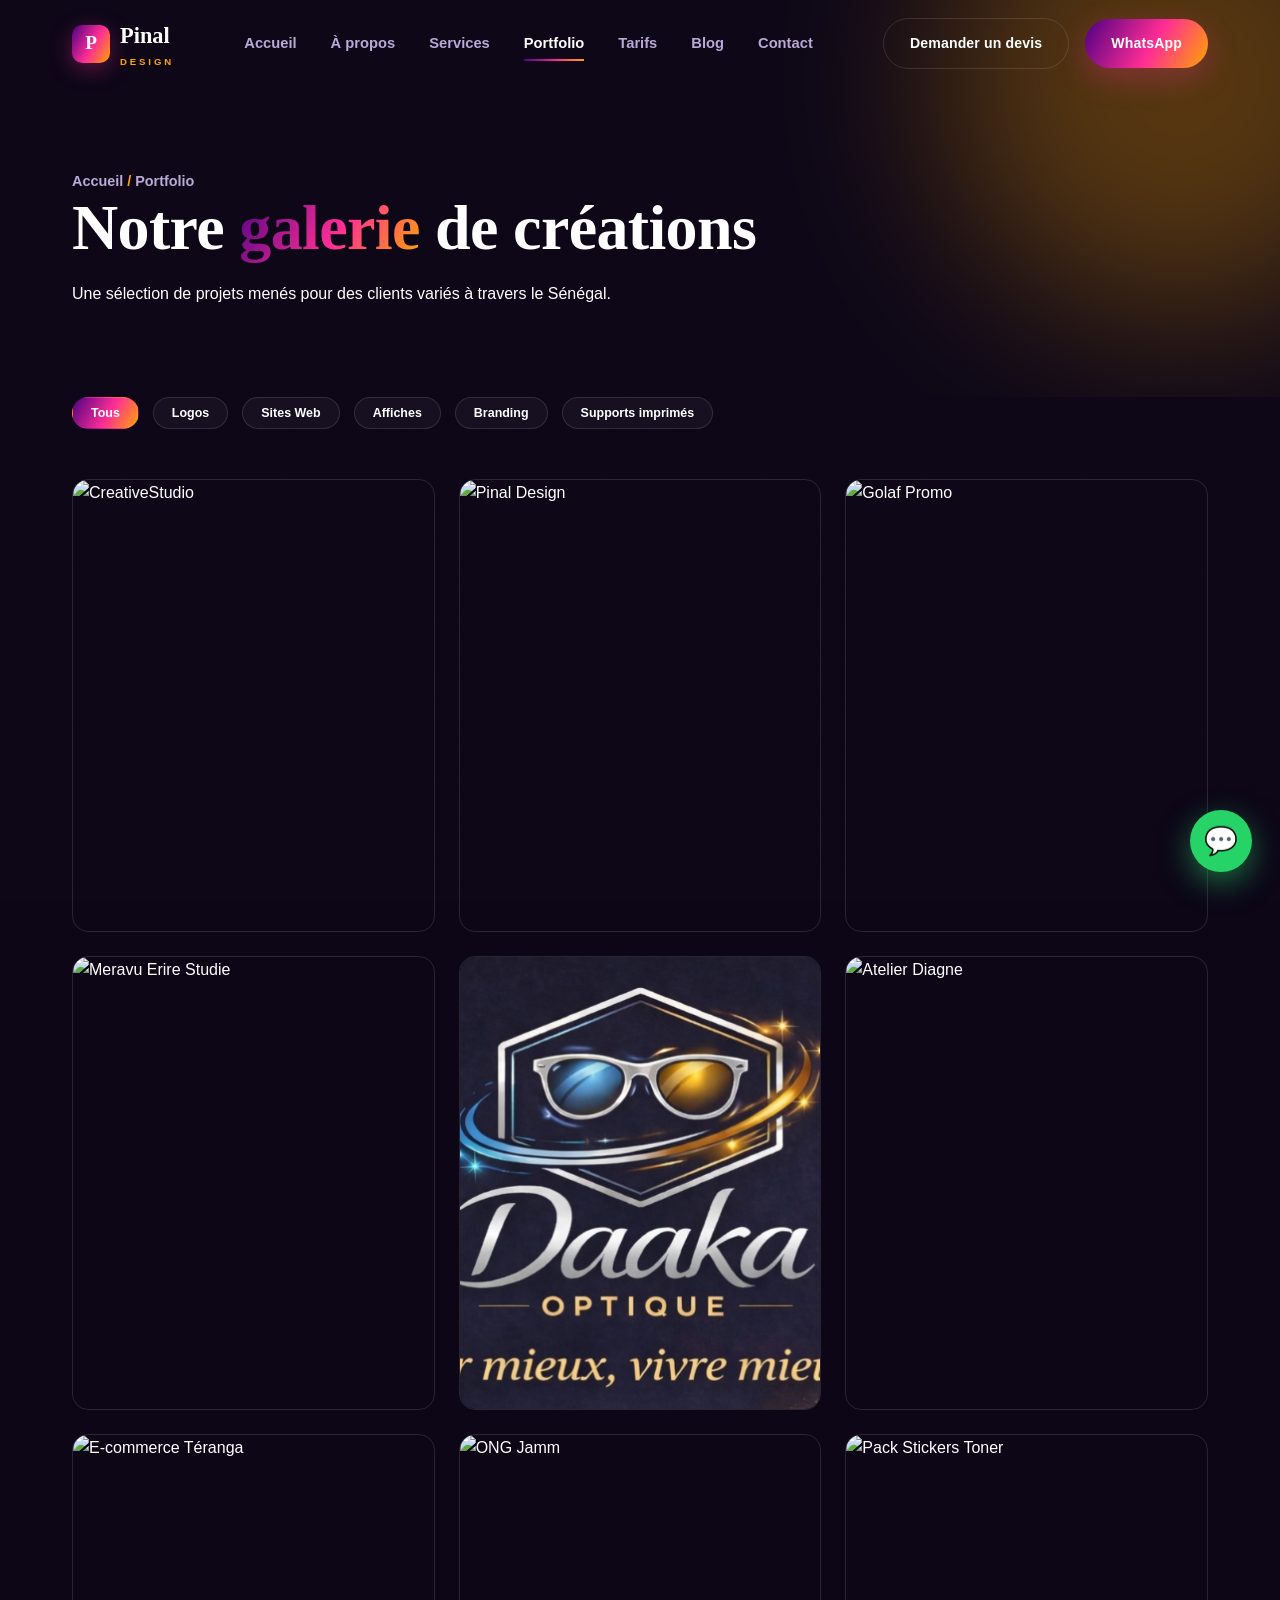
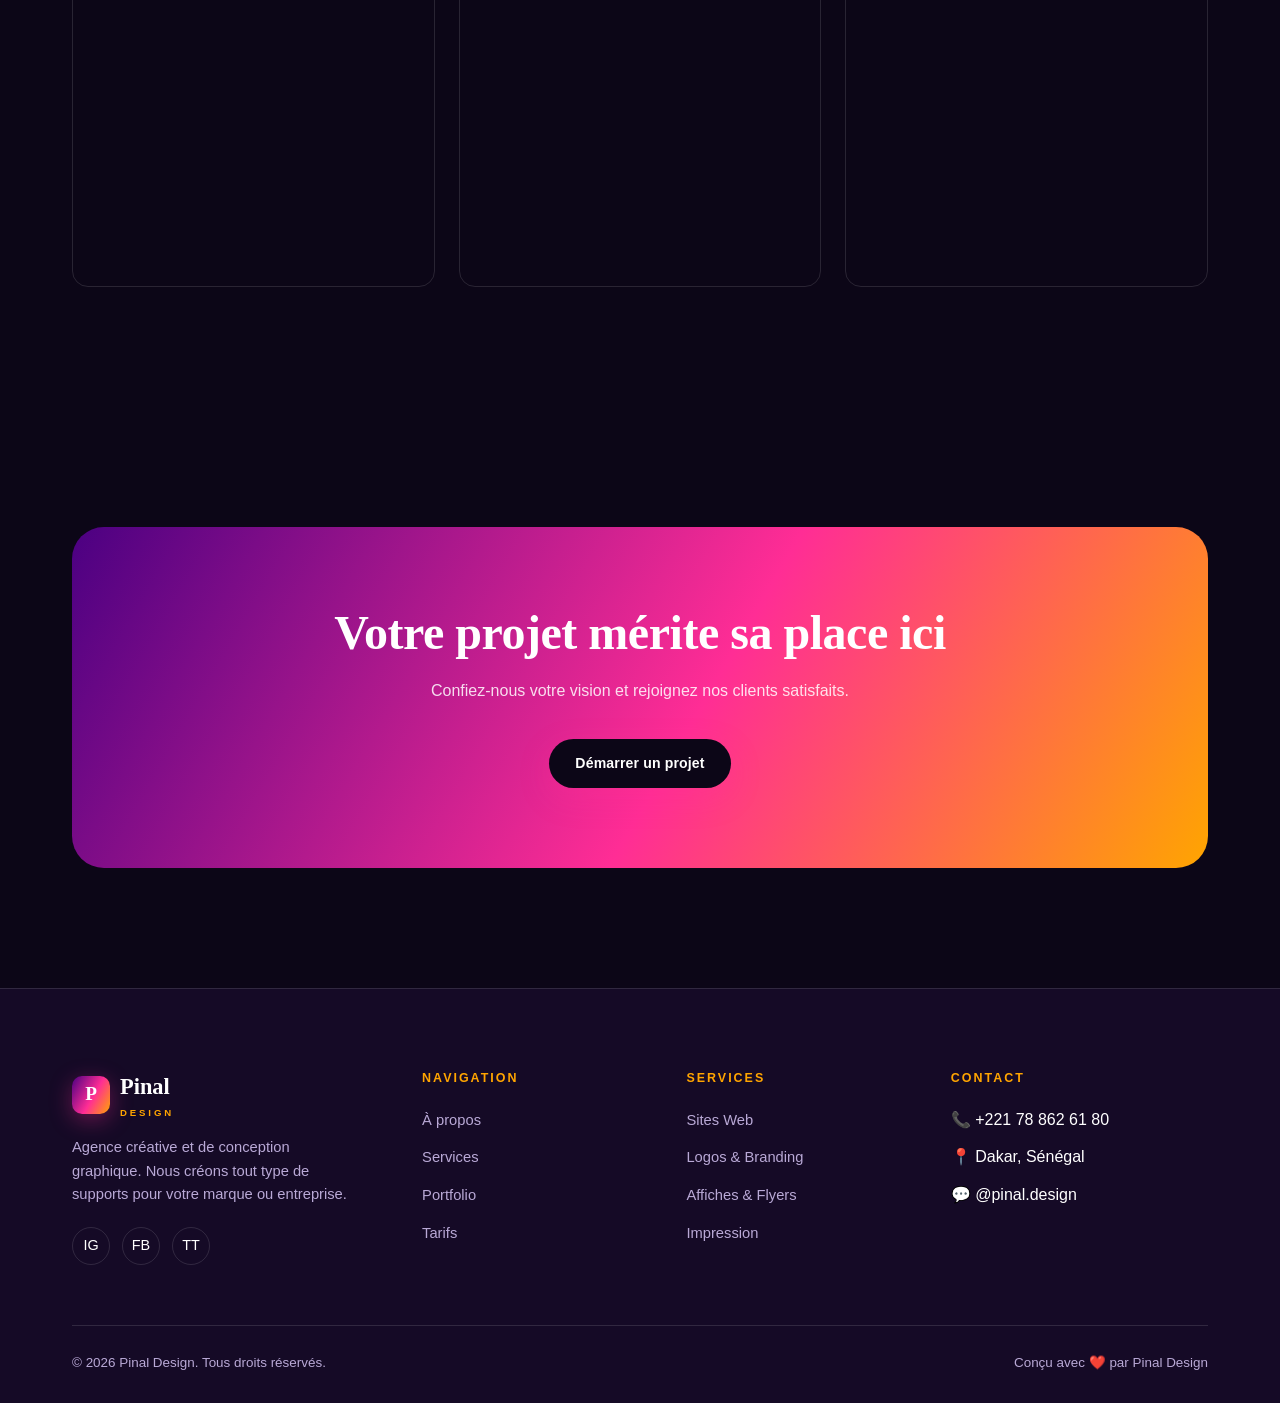
==== commit 94ec6b02: "Update portfolio.html" ====
--- a/portfolio.html
+++ b/portfolio.html
@@ -138,7 +138,7 @@
   </div>
 
   <div class="work-item reveal" data-cat="print">
-    <img src="images/da.jpg" alt="Daaka Optique" class="work-image">
+    <img src="da.jpeg" alt="Daaka Optique" class="work-image">
     <div class="work-overlay">
       <span>Étiquette</span>
       <h4>Daaka Optique</h4>
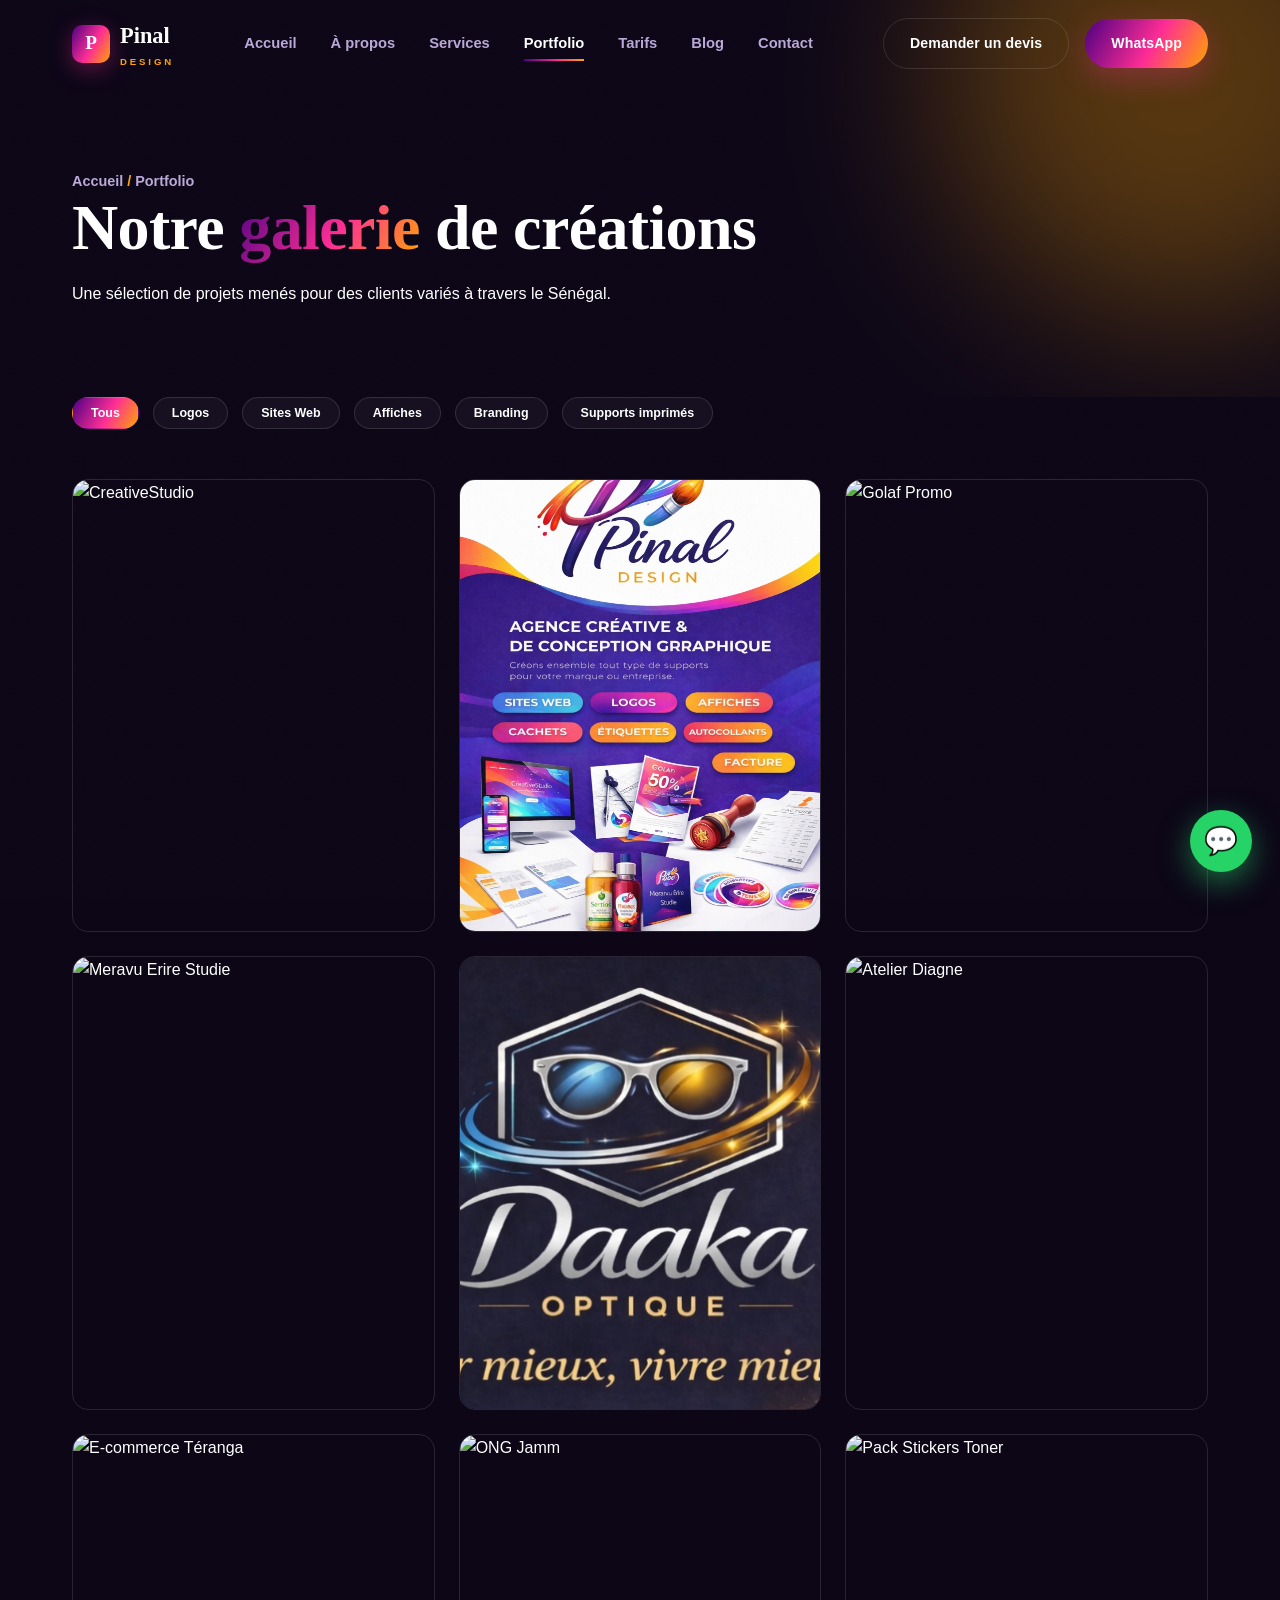
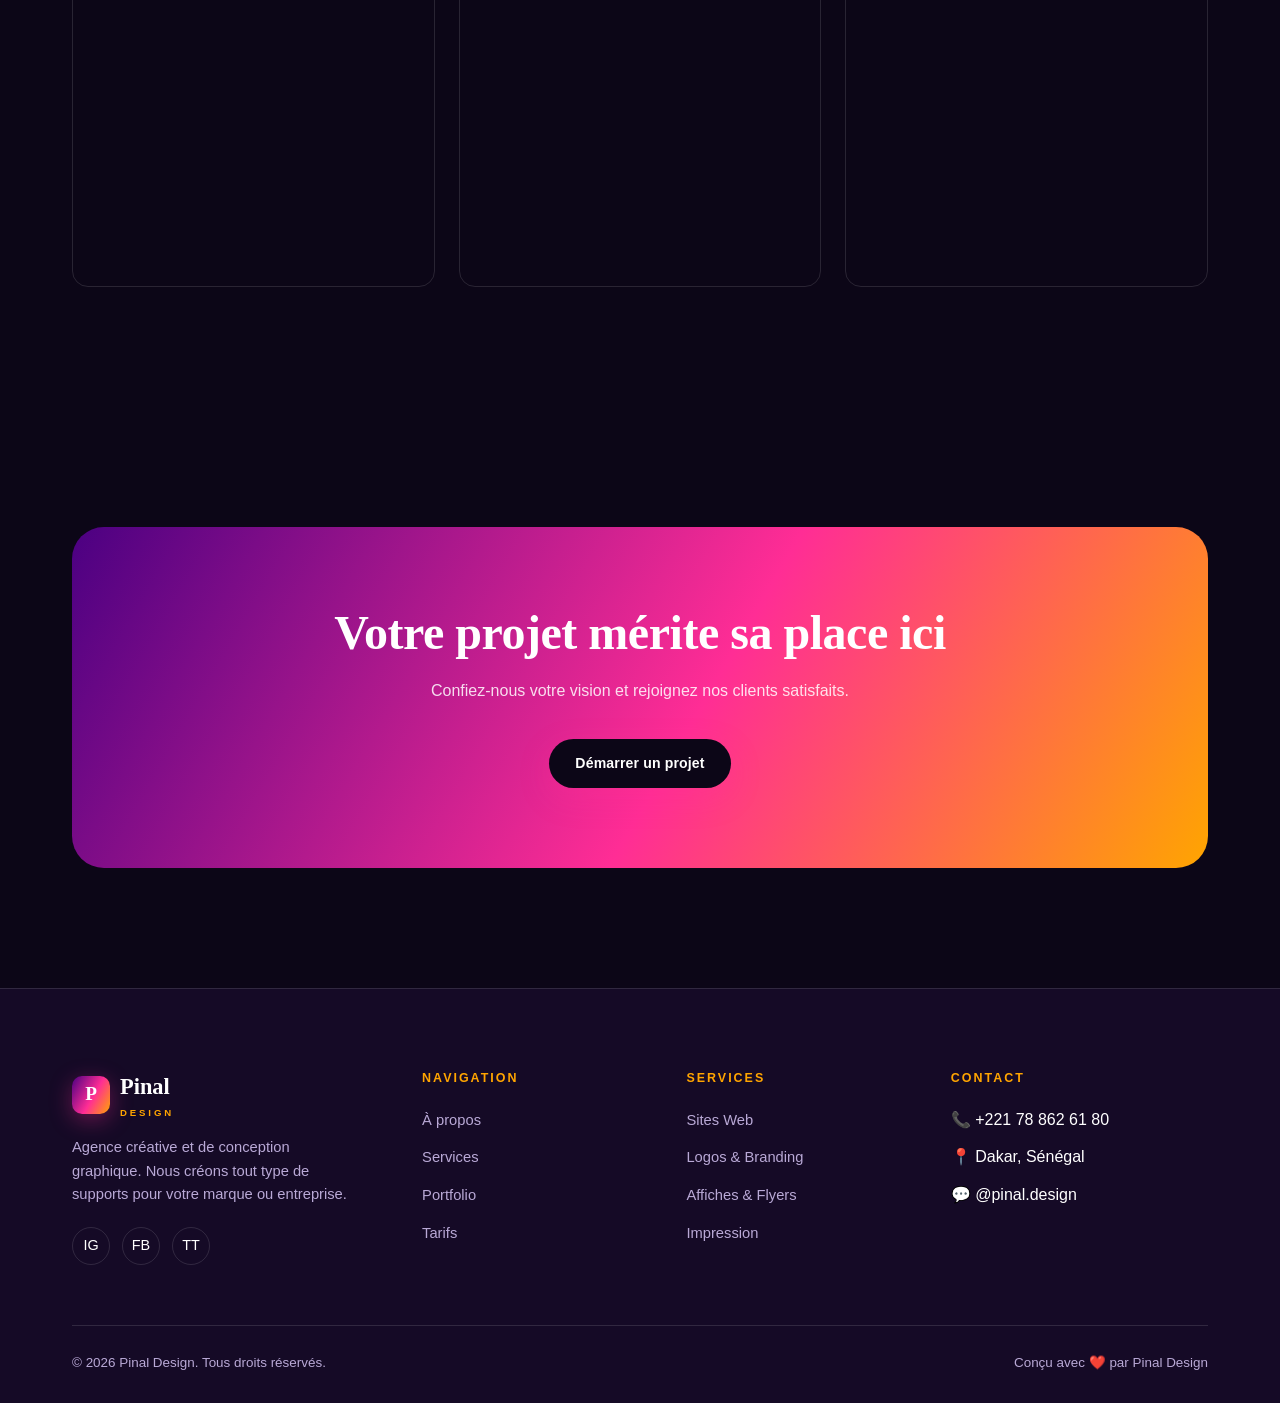
==== commit 6149408f: "Update portfolio.html" ====
--- a/portfolio.html
+++ b/portfolio.html
@@ -105,7 +105,7 @@
   </div>
 
   <div class="work-item reveal" data-cat="logos">
-    <img src="images/pinal-design.jpg" alt="Pinal Design" class="work-image">
+    <img src="pi.jpeg" alt="Pinal Design" class="work-image">
     <div class="work-overlay">
       <span>Logo</span>
       <h4>Pinal Design</h4>
